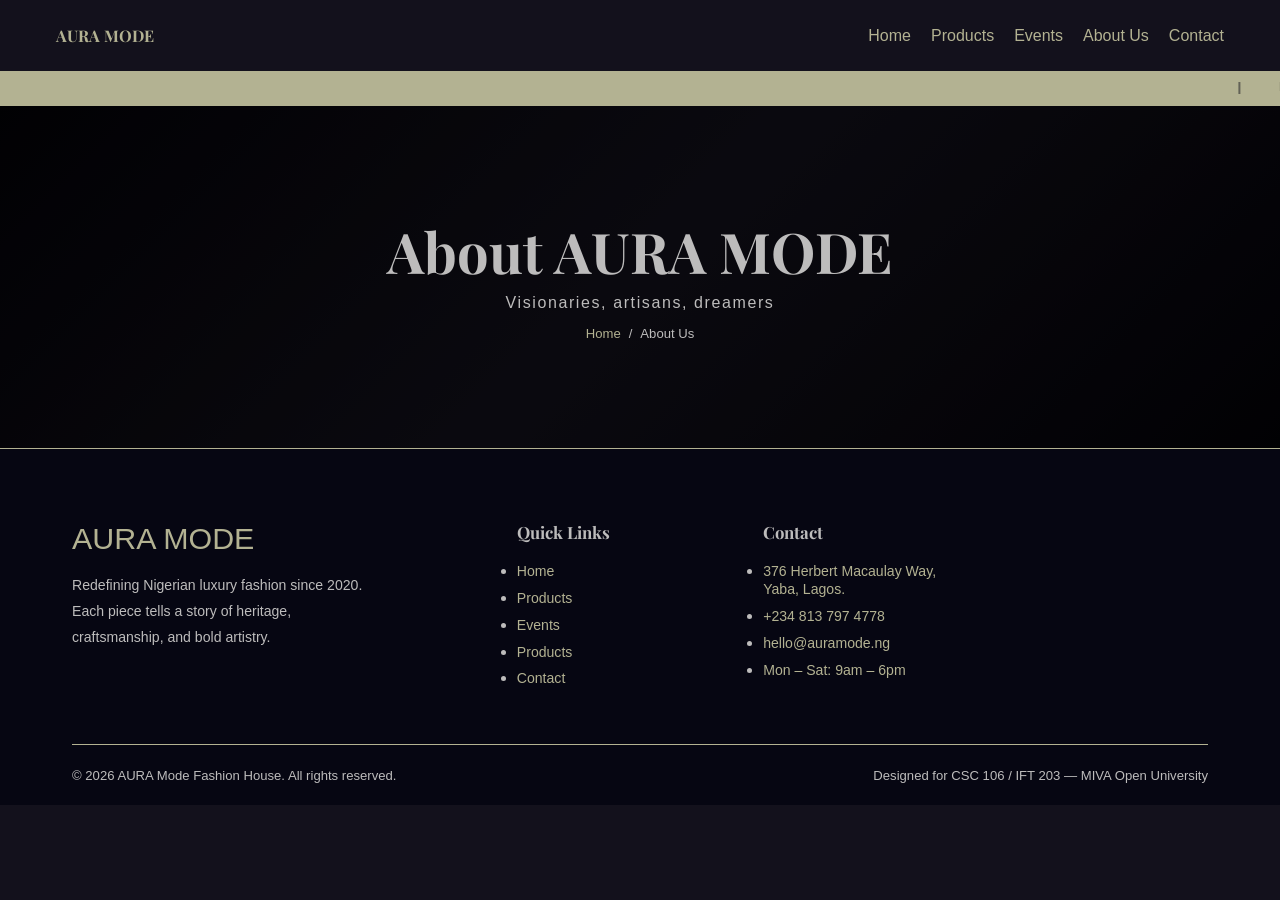
==== about.html @ 56673b7d "added layout for other pages" ====
<!DOCTYPE html>
<html lang="en">
<head>
    <meta charset="UTF-8">
    <meta name="viewport" content="width=device-width, initial-scale=1.0">
    <title>About Us</title>
    <link rel="stylesheet" href="css/style.css">
</head>
<body>
<section id="mainNav">
    <nav id="navbar">
        <a href="index.html" class="logo">AURA MODE</a>
        <div class="nav-links">
            <a href="index.html">Home</a>
            <a href="products.html">Products</a>
            <a href="events.html">Events</a>
            <a href="about.html">About Us</a>
            <a href="contact.html">Contact</a>
        </div>
    </nav>
    <div class="marquee-bar">
        <marquee scrollamount="5" behavior="scroll" direction="left"></marquee>
    </div>
</section>

<div class="page-hero">
    <div class="page-hero-bg"></div>
    <div class="page-hero-content">
        <h1>About AURA MODE</h1>
        <p>Visionaries, artisans, dreamers</p>
        <div class="breadcrumb">
            <a href="index.html">Home</a>
            <span>/</span>
            <span>About Us</span>
        </div>
    </div>
</div>

<footer>
    <div class="container">
        <div class="footer-grid">
            <div class="footer-brand">
                <a href="index.html" class="nav-logo">AURA MODE</a>
                <p>Redefining Nigerian luxury fashion since 2020. Each piece tells a story of heritage, craftsmanship, and bold artistry.</p>
            </div>
            <div class="footer-col">
                <h4>Quick Links</h4>
                <ul>
                    <li><a href="index.html">Home</a></li>
                    <li><a href="products.html">Products</a></li>
                    <li><a href="events.html">Events</a></li>
                    <li><a href="about.html">Products</a></li>
                    <li><a href="contact.html">Contact</a></li>
                </ul>
            </div>

            <div class="footer-col">
                <h4>Contact</h4>
                <ul>
                    <li><a href="#">376 Herbert Macaulay Way, Yaba, Lagos.</a></li>
                    <li><a href="tel:+2348137974778">+234 813 797 4778</a></li>
                    <li><a href="mailto:hello@elara.ng">hello@auramode.ng</a></li>
                    <li><a href="#">Mon – Sat: 9am – 6pm</a></li>
                </ul>
            </div>
        </div>
        <div class="footer-bottom">
            <p>© 2026 AURA Mode Fashion House. All rights reserved.</p>
            <p>Designed for CSC 106 / IFT 203 — MIVA Open University</p>
        </div>
    </div>
</footer>

<script src="src/index.js"></script>
</body>
</html>
---- css/style.css ----
@import url("https://fonts.googleapis.com/css2?family=Montserrat:wght@300&family=Playfair+Display:ital,wght@0,400;1,700&display=swap");

:root {
    --primary: #13111c;
    --primary-dark: #020106;
    --secondary: #b3b292;
    --success: #48df99;
    --warning: #fbad42;
    --danger: #fa594e;
    --light: #bdbcbc;
    --serif: 'Playfair Display', Georgia, serif;
    --sans:  'Lato', Arial, sans-serif;
}

*, *::before, *::after {
    box-sizing: border-box;
    margin: 0;
    padding: 0;
}
.container  {
    max-width: 1200px;
    margin: 0 auto;
    padding: 0 2rem;
}

.section    {
    padding: 5rem 0;
}

.section-label {
    display: block;
    font-size: .75rem;
    letter-spacing: .35em;
    text-transform: uppercase;
    color: var(--secondary);
    margin-bottom: .6rem;
}

.section-title {
    font-family: var(--serif);
    font-size: clamp(1.8rem, 4vw, 2.6rem);
    color: var(--light);
    margin-bottom: .5rem;
}

.divider {
    width: 50px; height: 3px;
    background: var(--secondary);
    margin: .75rem 0 2.5rem;
}

.divider-center {
    margin: .75rem auto 2.5rem;
}

.btn {
    display: inline-block;
    padding: .75rem 2rem;
    border: 1.5px solid var(--secondary);
    color: var(--secondary);
    font-size: .82rem;
    letter-spacing: .15em;
    text-transform: uppercase;
    cursor: pointer;
    background: transparent;
    border-radius: 15px;
    transition: all .3s ease-in-out;
}
.btn:hover, .btn:focus {
    background: var(--secondary);
    color: var(--primary);
}
.btn-fill {
    background: var(--secondary);
    color: var(--primary);
}
.btn-fill:hover {
    background: transparent;
    color: var(--secondary);
}
.btn-sm {
    padding: .55rem 1.3rem;
    font-size: .78rem;
}

body {
    font-family: var(--sans);
    min-height: 100vh;
    width: 100%;
    background-color: var(--primary);
    color: var(--light);
    font-size: 16px;
}

a {
    color: var(--secondary);
    text-decoration: none;
    transition: all ease-in-out 0.1s;
}

#mainNav {
    position: sticky;
    top: 0;
    width: 100%;
    left: 0;
    background-color: var(--primary);
    z-index: 10000;
}

#navbar {
    max-width: 1200px;
    margin: 0 auto;
    display: flex;
    align-items: center;
    justify-content: space-between;
    gap: 16px;
    padding: 25px 16px;
}

#navbar a.logo {
    text-decoration: none;
    color: var(--secondary);
    font-family: var(--serif);
    font-weight: bold;
}

#navbar a.logo:hover {
    opacity: 0.7;
    animation: all ease 2s;
}

.nav-links{
    display: flex;
    align-items: center;
    justify-content: flex-start;
    gap: 20px;
}

.nav-links a{
    text-decoration: none;
    color: var(--secondary);
}
.nav-links a:hover{
    opacity: 0.7;
    animation: all ease 2s;
}

.home-hero {
    min-height: 100vh;
    display: flex;
    align-items: center;
    justify-content: center;
    position: relative;
    text-align: center;
    overflow: hidden;
    padding: 20px;
    background-color: var(--primary-dark);
}

.home-hero .hero-title {
    font-family: var(--serif);
    font-size: clamp(3rem, 9vw, 7rem);
    font-weight: bold;
    color: var(--light);
    line-height: 1.05;
    margin-bottom: 1rem;
    animation: fadeInUp .9s ease .15s both;
}

.home-hero .hero-title em {
    display: block;
    color: var(--secondary);
    font-style: italic;
}

.home-hero .hero-tagline {
    font-size: 1.05rem; font-weight: 300;
    color: var(--light); letter-spacing: .05em;
    max-width: 480px; margin: 0 auto 2.5rem;
    animation: fadeInUp .9s ease .3s both;
}

.home-hero .hero-eyebrow {
    display: inline-block;
    border: 1px solid var(--secondary);
    color: var(--secondary);
    font-size: .75rem;
    letter-spacing: .35em;
    text-transform: uppercase;
    padding: .35rem 1.2rem;
    margin-bottom: 1.5rem;
    animation: fadeInDown .8s ease both;
}

.home-hero .hero-cta {
    display: flex; gap: 1rem; justify-content: center; flex-wrap: wrap;
    animation: fadeInUp .9s ease .45s both;
}

.home-hero .hero-cta  a{
    border: 1px solid var(--secondary);
    border-radius: 15px;
    padding: .5rem 1rem;
}

.home-hero .hero-cta  a:hover{
    opacity: 0.7;
}

.home-hero .hero-cta  a:first-child{
    background-color: var(--secondary);
    color: var(--primary);
}

section.products {
    background-color: var(--primary);
}

.products-grid {
    display: grid;
    grid-template-columns: repeat(auto-fill, minmax(270px,1fr));
    gap: 2rem;
}

.product-card {
    background: var(--primary-dark);
    border: 1px solid var(--primary-dark);
    border-radius: 10px;
    overflow: hidden;
    transition: all .3s ease-in-out;
    cursor: pointer;
    position: relative;
}

.product-tag {
    position: absolute;
    top: 4px;
    left: 4px;
    background-color: var(--secondary);
    color: var(--primary);
    padding: 4px 10px;
    z-index: 500;
    font-size: .7rem;
    font-weight: 800;
    text-transform: uppercase;
    border-radius: 10px;
}

.product-card:hover {
    transform: translateY(-7px);
    box-shadow: 0 20px 50px rgba(201,168,76,.12);
    border-color: rgba(201,168,76,.6);
}
.product-card.hidden {
    display: none;
}

.product-image-card {
    width: 100%; height: 270px;
    display: flex; align-items: center; justify-content: center;
    font-size: 4rem; position: relative;
    transition: transform .6s ease;
}

.product-card:hover .product-image-card {
    transform: scale(1.04);
}

.product-badge {
    position: absolute; top: .9rem; left: .9rem;
    background: var(--secondary); color: var(--primary);
    font-size: .65rem; font-weight: 700;
    letter-spacing: .1em; text-transform: uppercase;
    padding: .2rem .55rem; border-radius: 2px;
}

.product-body {
    padding: 1.2rem;
}

.product-cat {
    font-size: .72rem;
    letter-spacing: .15em;
    text-transform: uppercase;
    color: var(--secondary);
    margin-bottom: .3rem;
}

.product-name {
    font-family: var(--serif);
    font-size: 1.05rem;
    color: var(--light);
    margin-bottom: .4rem;
}

.product-price {
    font-weight: 700;
    color: var(--secondary);
    font-size: .95rem;
}

.product-foot {
    display: flex; gap: .5rem;
    padding: 0 1.2rem 1.2rem;
}

.product-foot .btn {
    flex: 1;
    text-align: center;
}

.about-us section.section {
    background-color: var(--primary-dark);
    border-top: 1px solid var(--secondary);
    border-bottom: 1px solid var(--secondary);
}
.about-us .reveal:first-child {
    height:340px;
    background: linear-gradient(145deg,#2d0a4e,#1a0530);
    border-radius: 4px;
    display:flex;
    align-items:center;
    justify-content:center;
    font-size:8rem;
    border:1px solid var(--primary);
    overflow: hidden;
}
.about-us .section-title em {
    color: var(--secondary);
}

.about-us p {
    color: var(--light);
    line-height: 1.9;
    margin-bottom: 1rem;
}

.about-us span {
    color: var(--secondary);
}

.appointment {
    background:var(--secondary);
    padding:4rem 0;
    text-align:center;
}

.appointment h2 {
    font-family: var(--serif);
    font-size: clamp(1.6rem,4vw,2.4rem);
    color: var(--primary);
    margin-bottom: .75rem;
}
.appointment p {
    color:rgba(10,10,22,.75);
    margin-bottom:2rem;
    font-size:1.05rem;
}

/*Footer styles*/
footer {
    background: #060612;
    border-top: 1px solid var(--secondary);
    padding: 4.5rem 0 0;
}

.footer-grid {
    display: grid;
    grid-template-columns: 2fr 1fr 1fr 1fr;
    gap: 3rem;
    margin-bottom: 3rem;
}

.footer-brand .nav-logo {
    font-size: 1.9rem;
    display: inline-block;
    margin-bottom: 1rem;
}

.footer-brand p {
    color: var(--light);
    font-size: .88rem;
    line-height: 1.85;
    max-width: 300px;
    margin-bottom: 1.5rem;
}


.footer-col h4 {
    font-family: var(--serif);
    color: var(--light);
    margin-bottom: 1.2rem;
    font-size: 1.05rem;
}

.footer-col li {
    margin-bottom: .55rem;
}

.footer-col a {
    color: var(--secondary);
    font-size: .88rem;
    transition: all .3s ease-in-out;
}

.footer-col a:hover {
    color: var(--secondary);
    padding-left: 4px;
}

.footer-bottom {
    border-top: 1px solid var(--secondary);
    padding: 1.4rem 0;
    display: flex;
    justify-content: space-between;
    align-items: center;
    flex-wrap: wrap;
    gap: 1rem;
}

.footer-bottom p {
    color: var(--light);
    font-size: .82rem;
}

.marquee-bar {
    background: var(--secondary);
    padding: .5rem 0;
    overflow: hidden;
    position: relative;
    z-index: 1001;
}
.marquee-bar marquee {
    color: var(--primary);
    font-weight: 700;
    font-size: .82rem;
    letter-spacing: .1em;
    text-transform: uppercase;
}
.marquee-bar marquee .sep {
    margin: 0 2rem;
    opacity: .6;
}

.page-hero {
    height: 38vh;
    min-height: 260px;
    display: flex;
    align-items: center;
    justify-content: center;
    position: relative;
    text-align: center;
}

.page-hero-bg {
    position: absolute;
    inset: 0;
    background: linear-gradient(135deg, #020106 0%, #13111c 50%, #020106 100%);
    z-index: 0;
}

.page-hero-bg::after {
    content: '';
    position: absolute;
    inset: 0;
    background: rgba(0,0,0,.45);
}

.page-hero-content {
    position: relative;
    z-index: 1;
}

.page-hero-content h1 {
    font-family: var(--serif);
    font-size: clamp(2rem, 5vw, 3.5rem);
    color: var(--light);
}

.page-hero-content p {
    color: var(--light);
    margin-top: .4rem;
    letter-spacing: .1em;
}

.breadcrumb {
    display: flex;
    gap: .5rem;
    justify-content: center;
    margin-top: .9rem;
    font-size: .82rem;
    color: var(--light);
}

.breadcrumb a {
    color: var(--secondary);
}

@media (max-width: 1024px) {
    .footer-grid         { grid-template-columns: 1fr 1fr; }
    .about-story         { grid-template-columns: 1fr; }
    .about-story-visual  { height: 280px; order: -1; }
}

@media (max-width: 768px) {
    .nav-links {
        display: none; position: absolute;
        top: 100%; left: 0; right: 0;
        background: var(--primary);
        flex-direction: column;
        padding: 1.5rem 2rem; gap: 1.2rem;
        border-bottom: 1px solid var(--secondary);
    }
    .nav-links.open { display: flex; }
    .nav-toggle { display: flex; align-items: center; }

    .stats-grid   { grid-template-columns: repeat(2,1fr); }
    .values-row   { grid-template-columns: 1fr; }
    .contact-grid { grid-template-columns: 1fr; }
    .form-row     { grid-template-columns: 1fr; }
    .time-slots   { grid-template-columns: repeat(3,1fr); }
    .section      { padding: 3rem 0; }
}

@media (max-width: 480px) {
    .hero-title { font-size: 2.6rem; }
    .footer-grid { grid-template-columns: 1fr; }
    .footer-bottom { flex-direction: column; text-align: center; }
    .time-slots { grid-template-columns: repeat(2,1fr); }
}
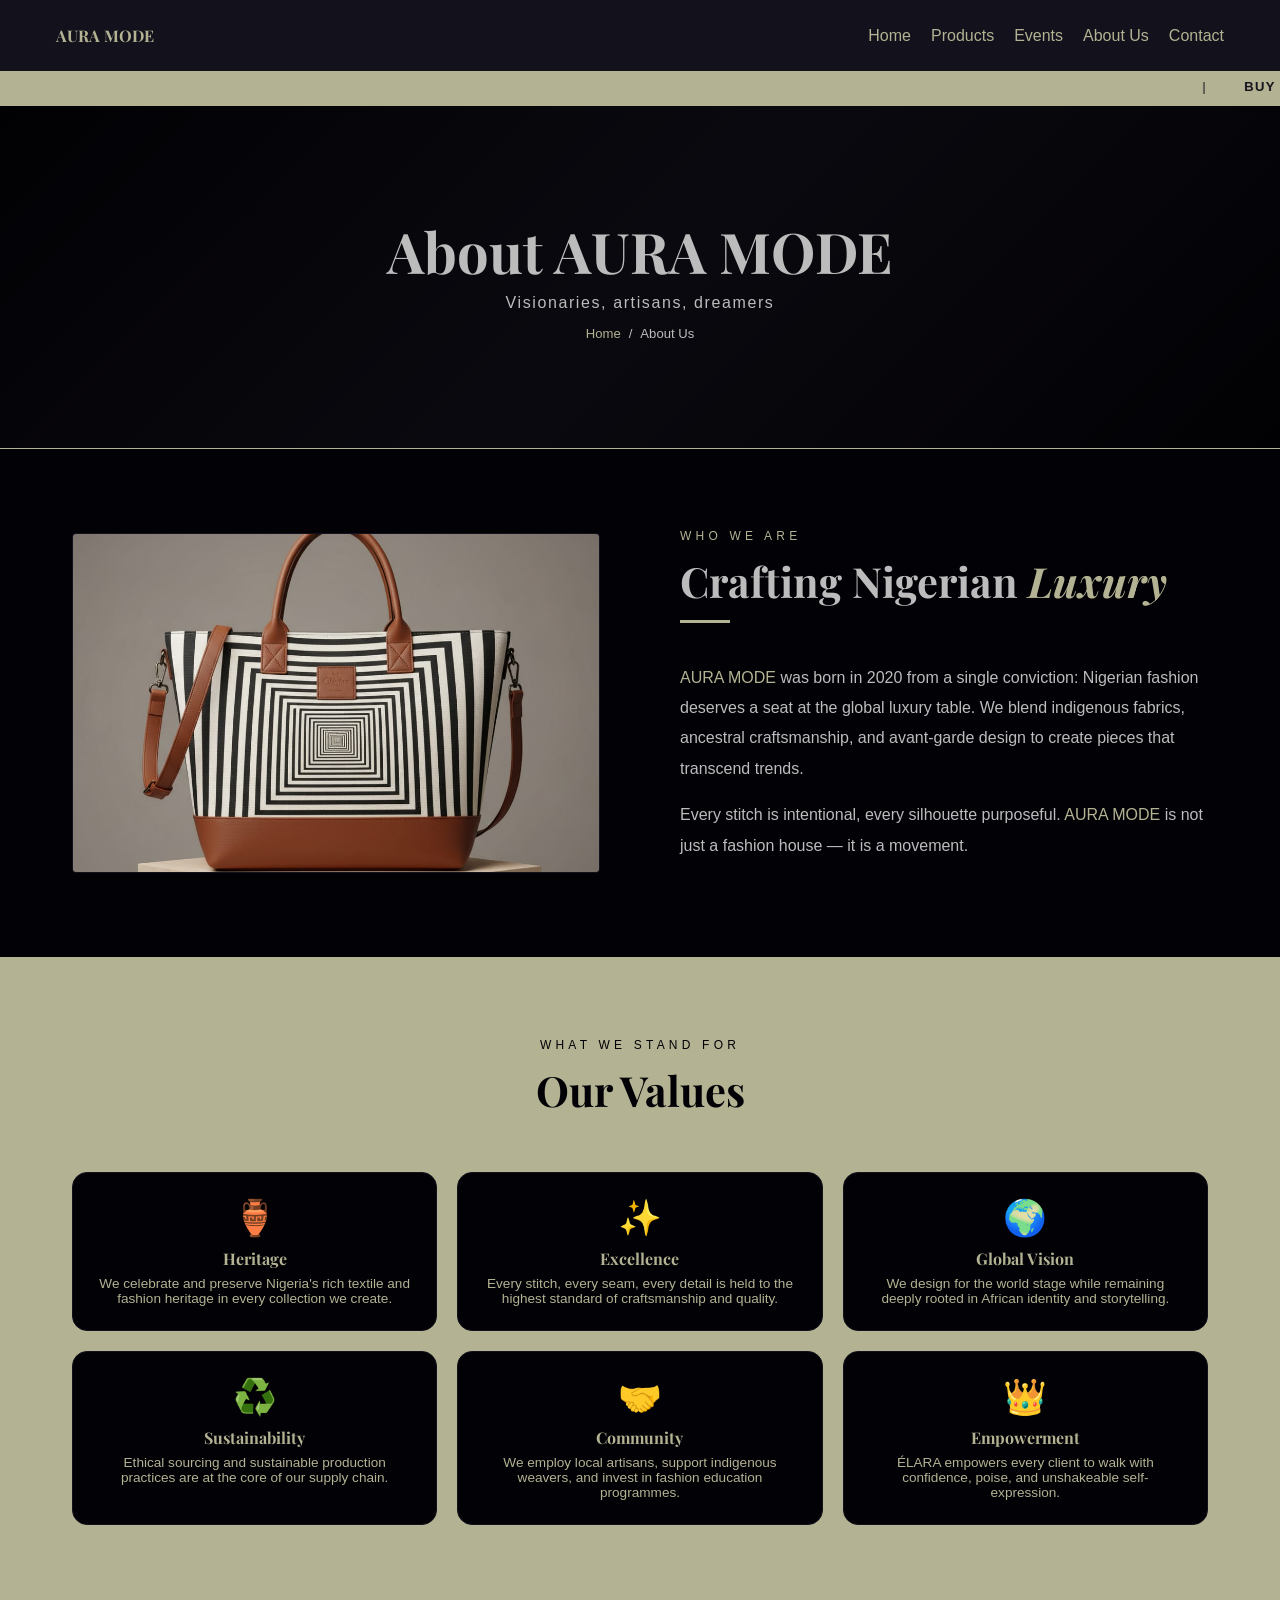
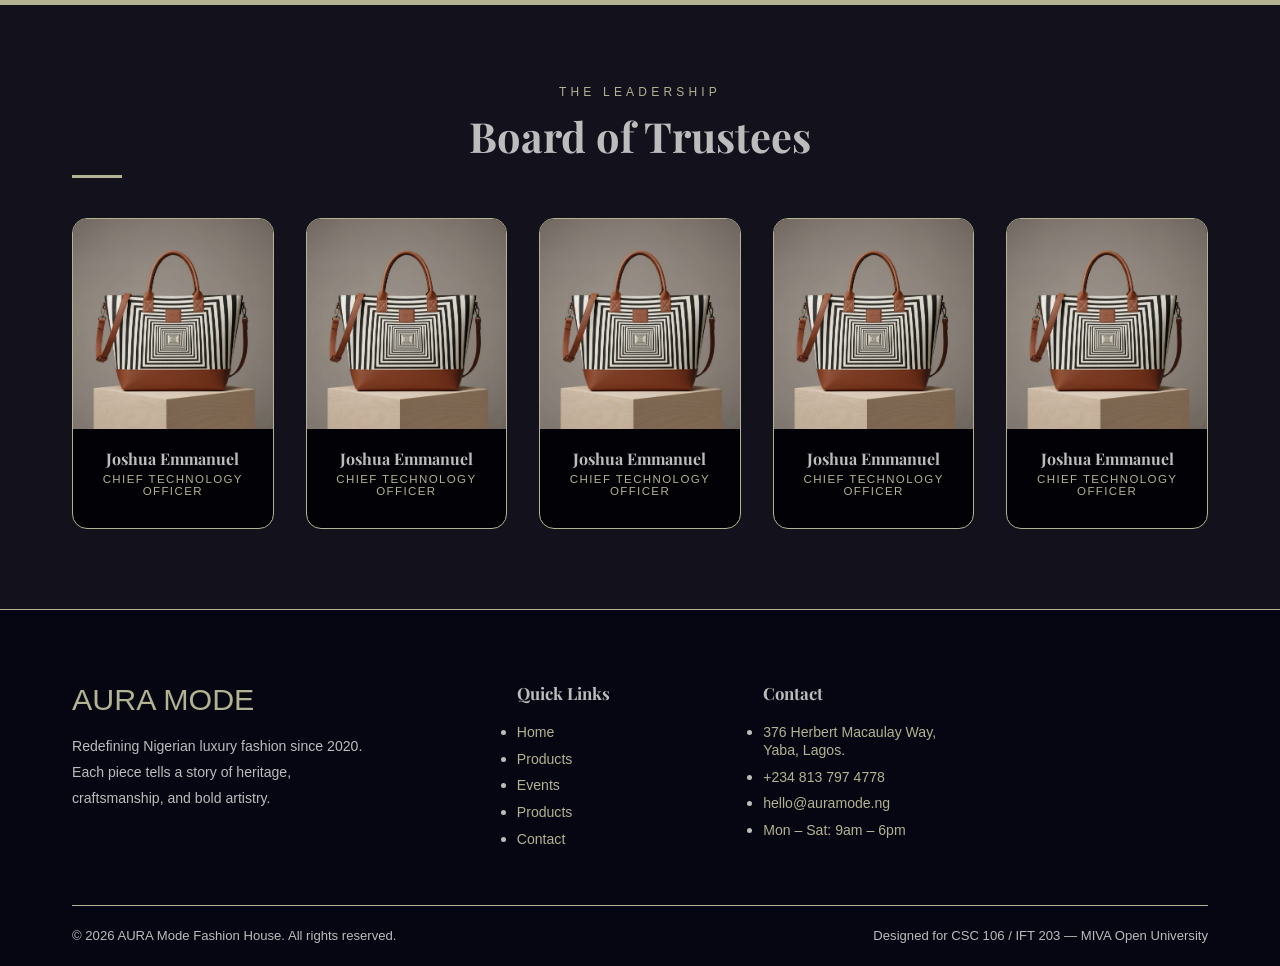
==== commit 2f1eea78: "added about page" ====
--- a/about.html
+++ b/about.html
@@ -7,70 +7,139 @@
     <link rel="stylesheet" href="css/style.css">
 </head>
 <body>
-<section id="mainNav">
-    <nav id="navbar">
-        <a href="index.html" class="logo">AURA MODE</a>
-        <div class="nav-links">
-            <a href="index.html">Home</a>
-            <a href="products.html">Products</a>
-            <a href="events.html">Events</a>
-            <a href="about.html">About Us</a>
-            <a href="contact.html">Contact</a>
+    <section id="mainNav">
+        <nav id="navbar">
+            <a href="index.html" class="logo">AURA MODE</a>
+            <div class="nav-links">
+                <a href="index.html">Home</a>
+                <a href="products.html">Products</a>
+                <a href="events.html">Events</a>
+                <a href="about.html">About Us</a>
+                <a href="contact.html">Contact</a>
+            </div>
+        </nav>
+        <div class="marquee-bar">
+            <marquee scrollamount="5" behavior="scroll" direction="left"></marquee>
         </div>
-    </nav>
-    <div class="marquee-bar">
-        <marquee scrollamount="5" behavior="scroll" direction="left"></marquee>
-    </div>
-</section>
+    </section>
 
-<div class="page-hero">
-    <div class="page-hero-bg"></div>
-    <div class="page-hero-content">
-        <h1>About AURA MODE</h1>
-        <p>Visionaries, artisans, dreamers</p>
-        <div class="breadcrumb">
-            <a href="index.html">Home</a>
-            <span>/</span>
-            <span>About Us</span>
+    <div class="page-hero">
+        <div class="page-hero-bg"></div>
+        <div class="page-hero-content">
+            <h1>About AURA MODE</h1>
+            <p>Visionaries, artisans, dreamers</p>
+            <div class="breadcrumb">
+                <a href="index.html">Home</a>
+                <span>/</span>
+                <span>About Us</span>
+            </div>
         </div>
     </div>
-</div>
 
-<footer>
-    <div class="container">
-        <div class="footer-grid">
-            <div class="footer-brand">
-                <a href="index.html" class="nav-logo">AURA MODE</a>
-                <p>Redefining Nigerian luxury fashion since 2020. Each piece tells a story of heritage, craftsmanship, and bold artistry.</p>
+    <section class="about-us">
+        <section class="section">
+            <div class="container">
+                <div style="display:grid;grid-template-columns:1fr 1fr;gap:5rem;align-items:center">
+                    <div class="reveal">
+                        <img src="assets/images/products/female-bag.jpg" alt="About Us" width="100%" />
+                    </div>
+                    <div class="reveal">
+                        <span class="section-label">Who We Are</span>
+                        <h2 class="section-title">Crafting Nigerian <em>Luxury</em></h2>
+                        <div class="divider"></div>
+                        <p><span>AURA MODE</span> was born in 2020 from a single conviction: Nigerian fashion deserves a seat at the global luxury table. We blend indigenous fabrics, ancestral craftsmanship, and avant-garde design to create pieces that transcend trends.</p>
+                        <p>Every stitch is intentional, every silhouette purposeful. <span>AURA MODE</span> is not just a fashion house — it is a movement.</p>
+                    </div>
+                </div>
             </div>
-            <div class="footer-col">
-                <h4>Quick Links</h4>
-                <ul>
-                    <li><a href="index.html">Home</a></li>
-                    <li><a href="products.html">Products</a></li>
-                    <li><a href="events.html">Events</a></li>
-                    <li><a href="about.html">Products</a></li>
-                    <li><a href="contact.html">Contact</a></li>
-                </ul>
-            </div>
+        </section>
+    </section>
 
-            <div class="footer-col">
-                <h4>Contact</h4>
-                <ul>
-                    <li><a href="#">376 Herbert Macaulay Way, Yaba, Lagos.</a></li>
-                    <li><a href="tel:+2348137974778">+234 813 797 4778</a></li>
-                    <li><a href="mailto:hello@elara.ng">hello@auramode.ng</a></li>
-                    <li><a href="#">Mon – Sat: 9am – 6pm</a></li>
-                </ul>
+    <section class="section" id="values">
+        <div class="container">
+            <span class="section-label text-center">What We Stand For</span>
+            <h2 class="section-title text-center">Our Values</h2>
+            <div class="divider"></div>
+            <div class="values-row">
+                <div class="value-card reveal">
+                    <div class="value-icon">🏺</div>
+                    <h4>Heritage</h4>
+                    <p>We celebrate and preserve Nigeria's rich textile and fashion heritage in every collection we create.</p>
+                </div>
+                <div class="value-card reveal">
+                    <div class="value-icon">✨</div>
+                    <h4>Excellence</h4>
+                    <p>Every stitch, every seam, every detail is held to the highest standard of craftsmanship and quality.</p>
+                </div>
+                <div class="value-card reveal">
+                    <div class="value-icon">🌍</div>
+                    <h4>Global Vision</h4>
+                    <p>We design for the world stage while remaining deeply rooted in African identity and storytelling.</p>
+                </div>
+                <div class="value-card reveal">
+                    <div class="value-icon">♻️</div>
+                    <h4>Sustainability</h4>
+                    <p>Ethical sourcing and sustainable production practices are at the core of our supply chain.</p>
+                </div>
+                <div class="value-card reveal">
+                    <div class="value-icon">🤝</div>
+                    <h4>Community</h4>
+                    <p>We employ local artisans, support indigenous weavers, and invest in fashion education programmes.</p>
+                </div>
+                <div class="value-card reveal">
+                    <div class="value-icon">👑</div>
+                    <h4>Empowerment</h4>
+                    <p>ÉLARA empowers every client to walk with confidence, poise, and unshakeable self-expression.</p>
+                </div>
             </div>
         </div>
-        <div class="footer-bottom">
-            <p>© 2026 AURA Mode Fashion House. All rights reserved.</p>
-            <p>Designed for CSC 106 / IFT 203 — MIVA Open University</p>
+    </section>
+
+    <section class="section" id="trustees">
+        <div class="container">
+            <span class="section-label text-center">The Leadership</span>
+            <h2 class="section-title text-center">Board of Trustees</h2>
+            <div class="divider"></div>
+
+            <div class="trustees-grid"></div>
         </div>
-    </div>
-</footer>
+    </section>
 
-<script src="src/index.js"></script>
+    <footer>
+        <div class="container">
+            <div class="footer-grid">
+                <div class="footer-brand">
+                    <a href="index.html" class="nav-logo">AURA MODE</a>
+                    <p>Redefining Nigerian luxury fashion since 2020. Each piece tells a story of heritage, craftsmanship, and bold artistry.</p>
+                </div>
+                <div class="footer-col">
+                    <h4>Quick Links</h4>
+                    <ul>
+                        <li><a href="index.html">Home</a></li>
+                        <li><a href="products.html">Products</a></li>
+                        <li><a href="events.html">Events</a></li>
+                        <li><a href="about.html">Products</a></li>
+                        <li><a href="contact.html">Contact</a></li>
+                    </ul>
+                </div>
+
+                <div class="footer-col">
+                    <h4>Contact</h4>
+                    <ul>
+                        <li><a href="#">376 Herbert Macaulay Way, Yaba, Lagos.</a></li>
+                        <li><a href="tel:+2348137974778">+234 813 797 4778</a></li>
+                        <li><a href="mailto:hello@elara.ng">hello@auramode.ng</a></li>
+                        <li><a href="#">Mon – Sat: 9am – 6pm</a></li>
+                    </ul>
+                </div>
+            </div>
+            <div class="footer-bottom">
+                <p>© 2026 AURA Mode Fashion House. All rights reserved.</p>
+                <p>Designed for CSC 106 / IFT 203 — MIVA Open University</p>
+            </div>
+        </div>
+    </footer>
+
+    <script src="src/index.js"></script>
 </body>
 </html>
--- a/css/style.css
+++ b/css/style.css
@@ -50,7 +50,9 @@
 }
 
 .divider-center {
-    margin: .75rem auto 2.5rem;
+    width: 50px; height: 3px;
+    background: var(--secondary);
+    margin: .75rem auto;
 }
 
 .btn {
@@ -81,6 +83,10 @@
 .btn-sm {
     padding: .55rem 1.3rem;
     font-size: .78rem;
+}
+
+.text-center {
+    text-align: center;
 }
 
 body {
@@ -496,6 +502,102 @@
     color: var(--secondary);
 }
 
+/*Board of Trustees*/
+.trustees-grid {
+    display: grid;
+    grid-template-columns: repeat(auto-fill, minmax(200px, 1fr));
+    gap: 2rem;
+}
+
+.trustee-card {
+    background: var(--primary-dark); border: 1px solid var(--secondary);
+    border-radius: 15px; overflow: hidden;
+    text-align: center; transition: all ease-in-out 0.2s;
+}
+
+.trustee-card:hover {
+    border-color: var(--secondary);
+    transform: translateY(-7px);
+    box-shadow: 0 16px 40px rgba(201,168,76,.14);
+}
+
+.trustee-photo {
+    width: 100%;
+    height: 210px;
+    display: flex;
+    align-items: center;
+    justify-content: center;
+    font-size: 5.5rem;
+    transition: transform .55s ease;
+    background:linear-gradient(160deg,#2d0a4e,#7b1fa2);
+}
+
+.trustee-card:hover .trustee-photo {
+    transform: scale(1.06);
+}
+
+.trustee-info {
+    padding: 1.2rem;
+}
+
+.trustee-name {
+    font-family: var(--serif);
+    font-size: 1rem; color: var(--light);
+    margin-bottom: .25rem;
+}
+
+.trustee-role {
+    font-size: .72rem;
+    letter-spacing: .12em;
+    text-transform: uppercase;
+    color: var(--secondary);
+    margin-bottom: .7rem;
+}
+
+.values-row {
+    display: grid;
+    grid-template-columns: repeat(3,1fr);
+    gap: 1.25rem;
+    margin-top: 2rem;
+}
+
+.value-card {
+    background: var(--primary-dark); border: 1px solid var(--primary);
+    padding: 1.5rem; border-radius: 15px; text-align: center;
+    transition: all ease-in-out 0.2s;
+}
+
+.value-card:hover {
+    border-color: var(--secondary);
+    transform: translateY(-4px);
+}
+
+.value-icon {
+    font-size: 2.2rem;
+    margin-bottom: .6rem;
+}
+
+.value-card h4 {
+    font-family: var(--serif);
+    color: var(--secondary);
+    margin-bottom: .4rem;
+    font-size: 1rem;
+}
+
+.value-card p {
+    font-size: .85rem;
+    color: var(--secondary);
+}
+
+#values  {
+    background-color: var(--secondary);
+}
+
+#values .container .section-label,
+#values .container .section-title {
+    color: var(--primary-dark);
+}
+
 @media (max-width: 1024px) {
     .footer-grid         { grid-template-columns: 1fr 1fr; }
     .about-story         { grid-template-columns: 1fr; }
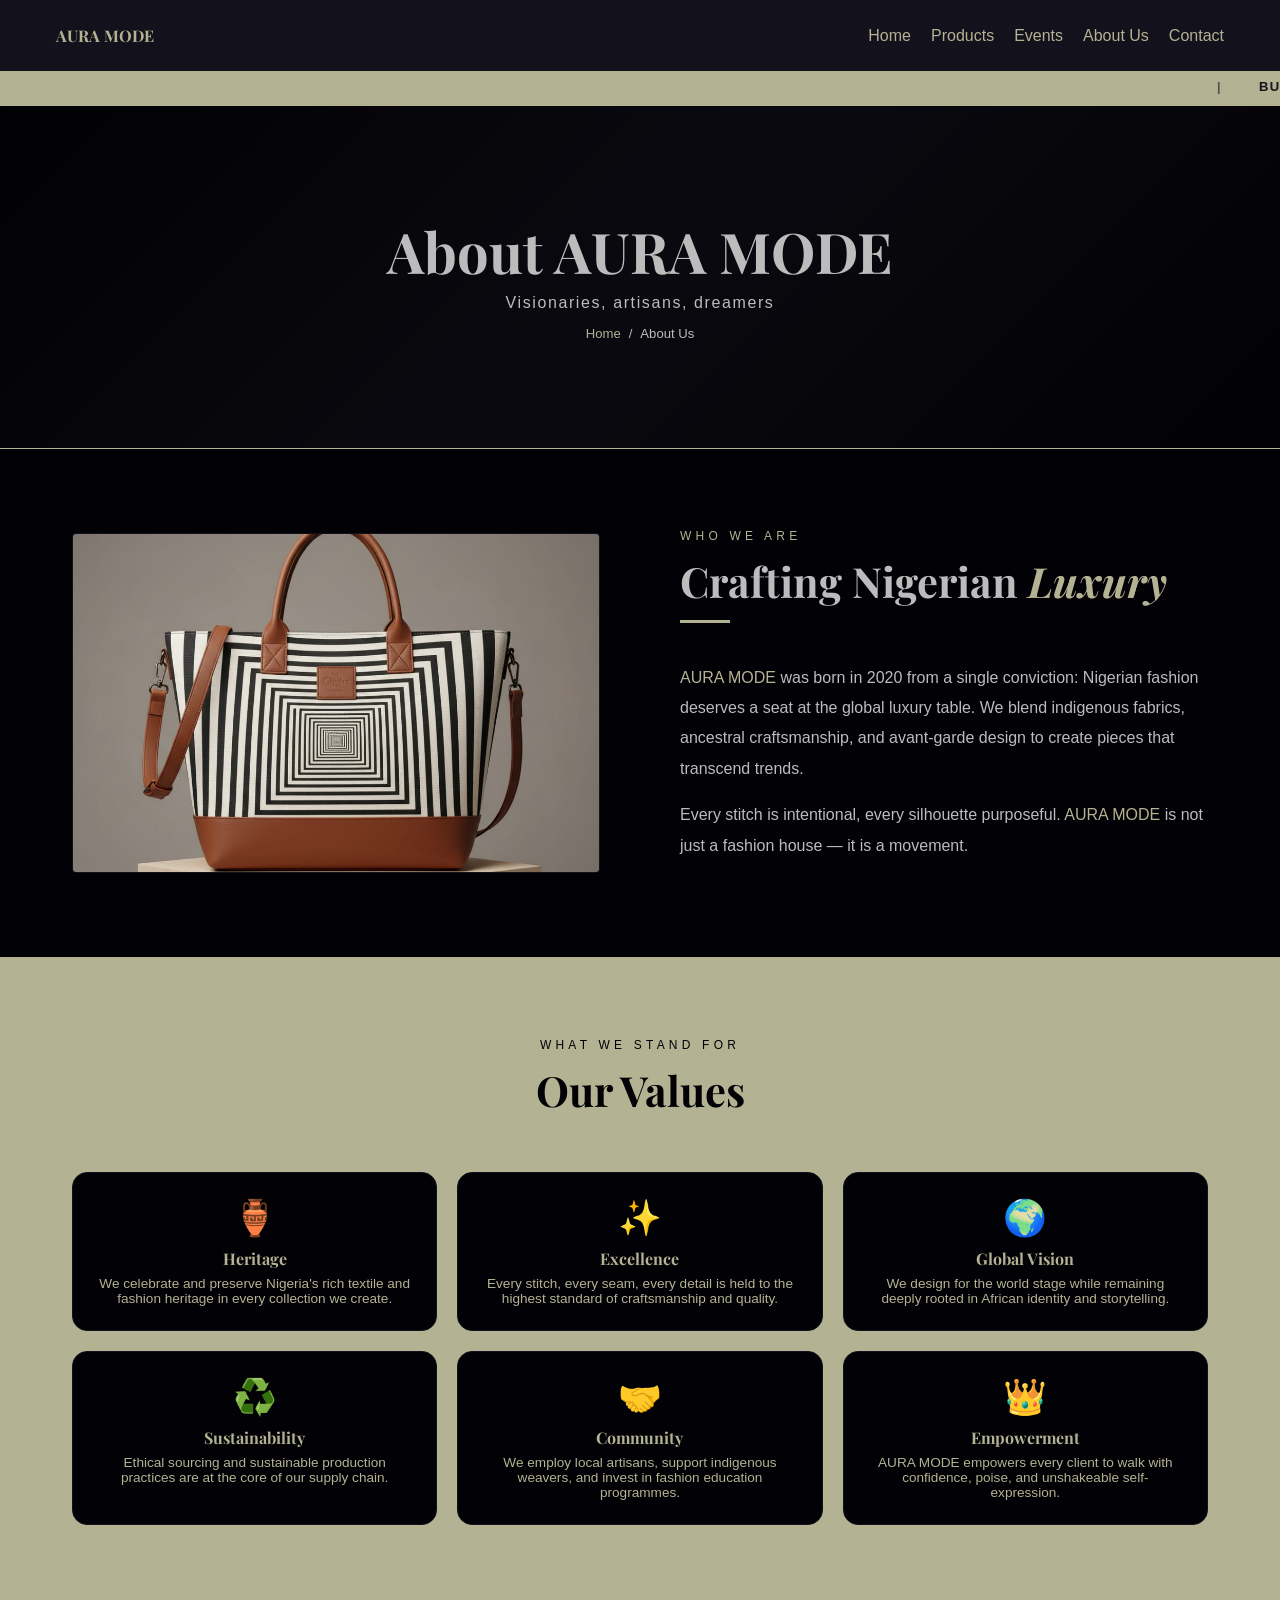
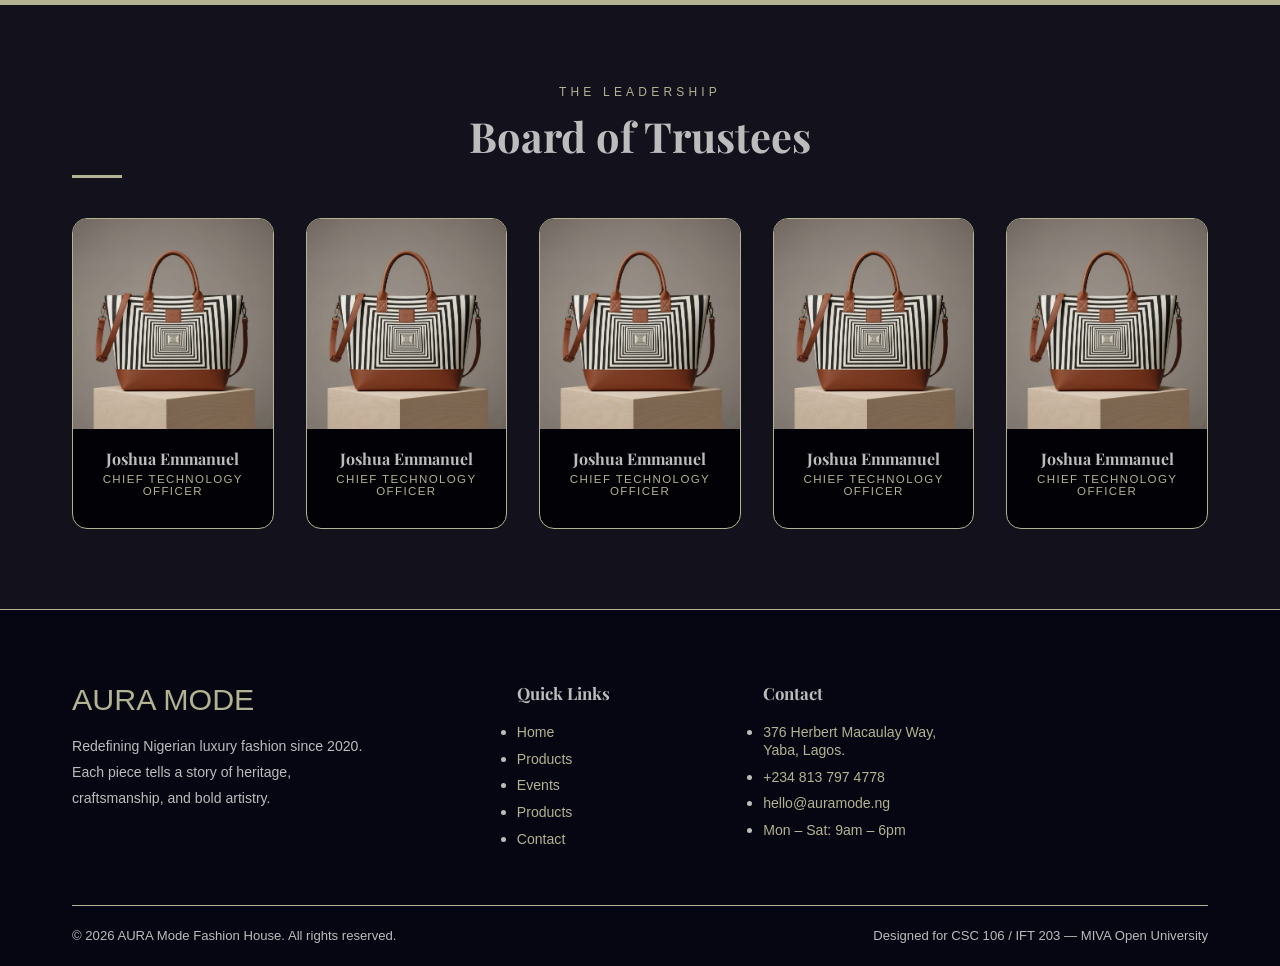
==== commit 1580189f: "fixed app name on about.html" ====
--- a/about.html
+++ b/about.html
@@ -89,7 +89,7 @@
                 <div class="value-card reveal">
                     <div class="value-icon">👑</div>
                     <h4>Empowerment</h4>
-                    <p>ÉLARA empowers every client to walk with confidence, poise, and unshakeable self-expression.</p>
+                    <p>AURA MODE empowers every client to walk with confidence, poise, and unshakeable self-expression.</p>
                 </div>
             </div>
         </div>
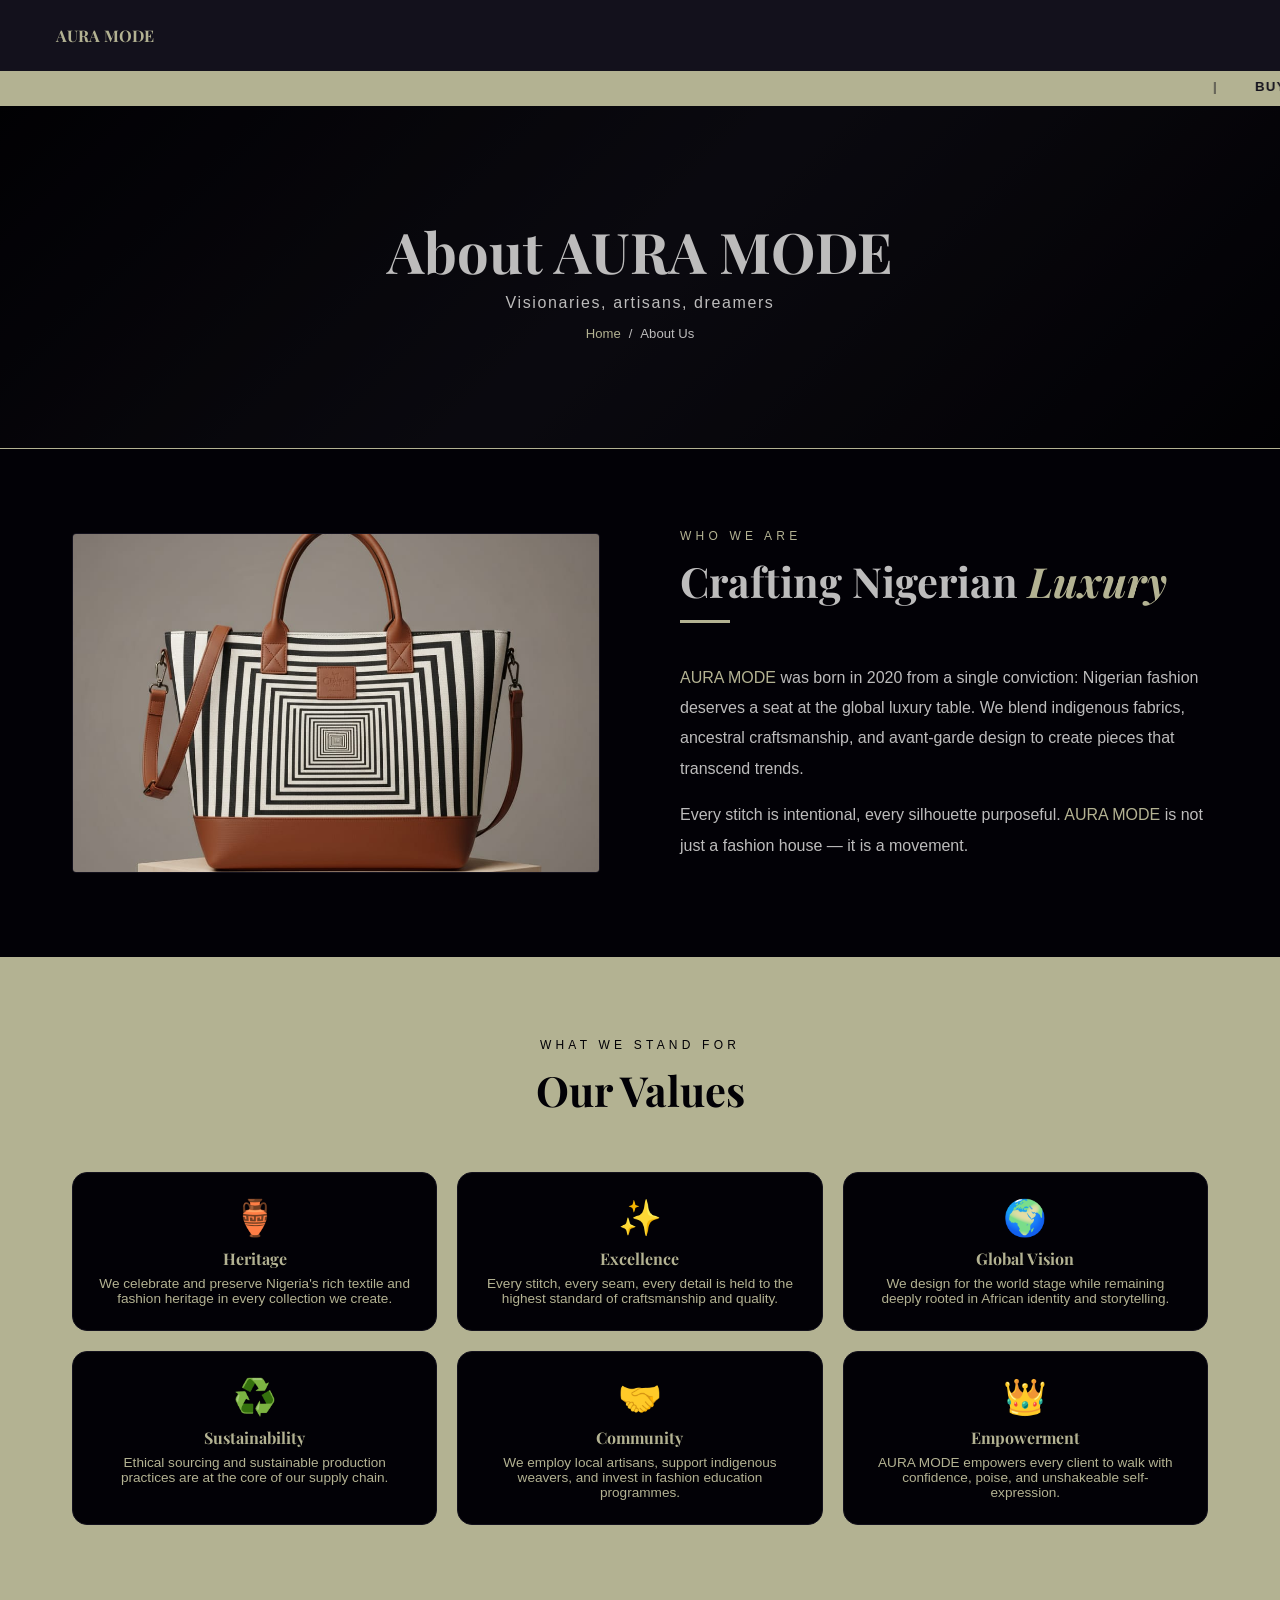
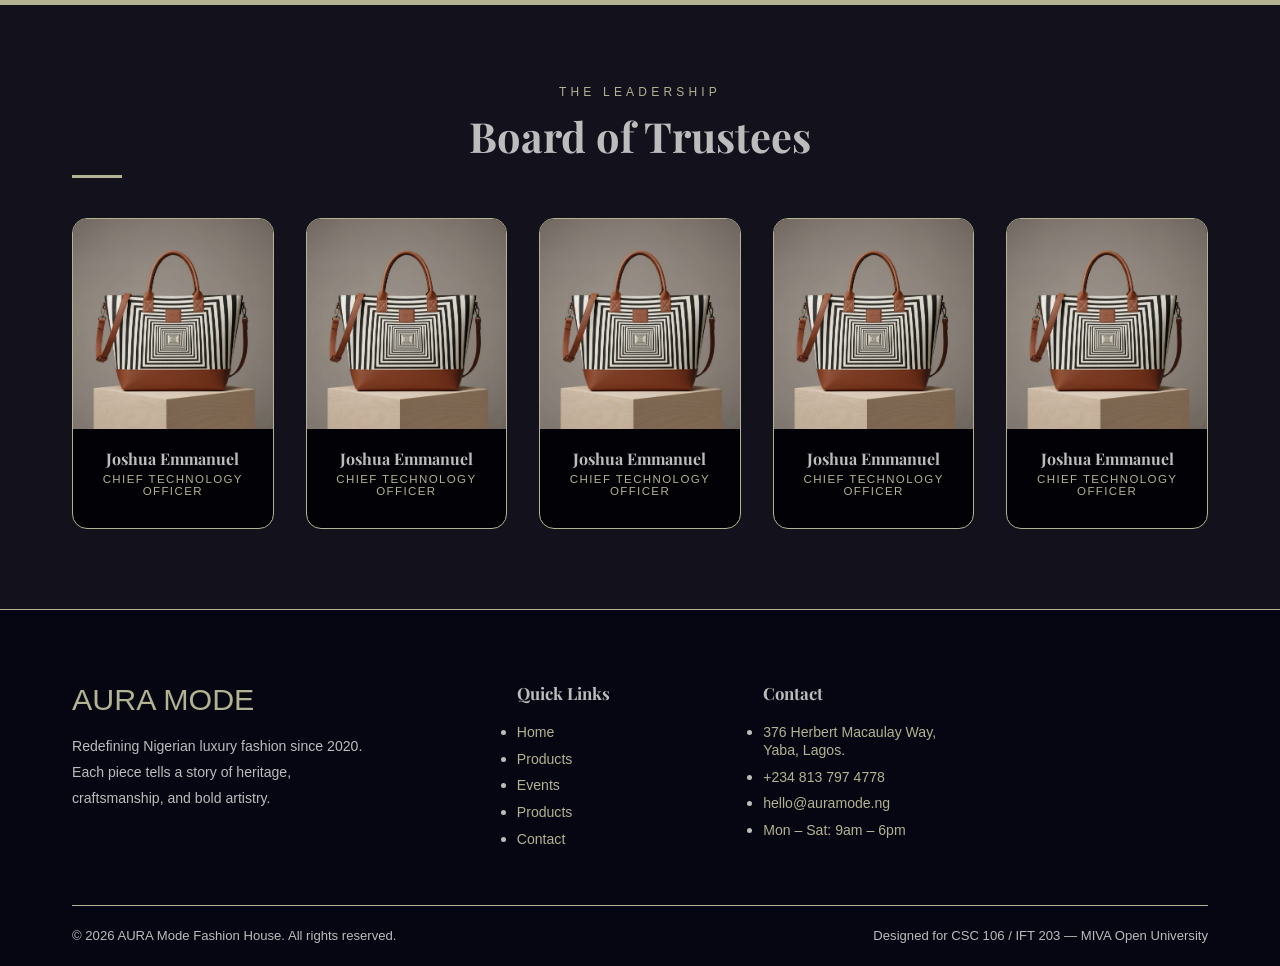
==== commit 3f5905e0: "responsive mobile menu" ====
--- a/about.html
+++ b/about.html
@@ -17,6 +17,7 @@
                 <a href="about.html">About Us</a>
                 <a href="contact.html">Contact</a>
             </div>
+            <button class="nav-toggle" aria-label="Toggle menu">☰</button>
         </nav>
         <div class="marquee-bar">
             <marquee scrollamount="5" behavior="scroll" direction="left"></marquee>
--- a/css/style.css
+++ b/css/style.css
@@ -144,12 +144,28 @@
 
 .nav-links a{
     text-decoration: none;
-    color: var(--secondary);
-}
+    color: var(--light);
+}
+
 .nav-links a:hover{
     opacity: 0.7;
     animation: all ease 2s;
 }
+
+.nav-toggle {
+    display: none;
+    color: var(--secondary);
+    font-size: 1.5rem;
+    width: 30px;
+    height: 30px;
+}
+
+.nav-toggle:hover {
+    cursor: pointer;
+    opacity: .6;
+    transition: all .3s ease-in-out;
+}
+
 
 .home-hero {
     min-height: 100vh;
@@ -598,6 +614,199 @@
     color: var(--primary-dark);
 }
 
+/*contact page*/
+.contact-grid {
+    display: grid;
+    grid-template-columns: 1fr 1.7fr;
+    gap: 4.5rem;
+}
+
+.contact-grid .reveal h3 {
+    font-family: var(--serif);
+    font-size: 1.5rem;
+    color: var(--light);
+    margin-bottom: 1rem;
+}
+
+.contact-grid .reveal p {
+    color:var(--secondary);
+    font-size:.9rem;
+    margin-bottom: 2rem;
+}
+
+.contact-info-title {
+    font-family:var(--serif);
+    font-size:1.5rem;
+    color: var(--light);
+    margin-bottom:1.5rem;
+}
+
+.contact-detail {
+    display: flex;
+    align-items: flex-start;
+    gap: 1rem;
+    margin-bottom: 1.5rem;
+}
+
+.contact-icon {
+    width: 42px;
+    height: 42px;
+    flex-shrink: 0;
+    background: rgba(201,168,76,.08);
+    border: 1px solid var(--secondary);
+    border-radius: 50%;
+    display: flex;
+    align-items: center;
+    justify-content: center;
+    font-size: 1rem;
+}
+
+.contact-detail strong {
+    display: block;
+    color: var(--light);
+    font-size: .9rem;
+    margin-bottom: .2rem;
+}
+
+.contact-detail span {
+    color: var(--light);
+    font-size: .88rem;
+}
+
+/* Form */
+.form-row {
+    display: grid;
+    grid-template-columns: 1fr 1fr;
+    gap: 1rem;
+}
+
+.form-group {
+    margin-bottom: 1.4rem;
+}
+
+.form-label {
+    display: block;
+    font-size: .78rem;
+    letter-spacing: .12em;
+    text-transform: uppercase;
+    color: var(--light);
+    margin-bottom: .45rem;
+}
+
+.form-control {
+    width: 100%;
+    background: inherit;
+    border: 1px solid var(--secondary);
+    color: var(--light);
+    padding: .78rem 1rem;
+    font-family: var(--sans);
+    font-size: .95rem;
+    border-radius: 15px;
+    outline: none; transition: all ease-in-out 0.2s;
+}
+
+.form-control:focus {
+    border-color: var(--secondary);
+    background: rgba(201,168,76,.04);
+}
+
+.form-control::placeholder {
+    color: rgba(232,213,183,.35);
+}
+
+.form-control.error {
+    border-color: var(--danger);
+}
+
+textarea.form-control {
+    min-height: 115px;
+    resize: vertical;
+}
+
+select.form-control option {
+    background: var(--primary);
+}
+
+.field-error {
+    font-size: .78rem;
+    color: var(--danger) !important;
+    margin-top: .25rem;
+    display: none;
+}
+
+.field-error.show {
+    display: block;
+}
+
+.requiredField {
+    color: var(--danger);
+}
+
+.char-count {
+    text-align: right;
+    font-size: .78rem;
+    color: var(--secondary);
+    margin-top: .25rem;
+}
+
+.time-slots {
+    display: grid;
+    grid-template-columns: repeat(4,1fr);
+    gap: .45rem;
+    margin-top: .5rem;
+}
+
+.time-slot {
+    padding: .5rem;
+    border: 1px solid var(--secondary);
+    background: transparent;
+    color: var(--light);
+    font-size: .78rem;
+    cursor: pointer;
+    border-radius: 15px;
+    text-align: center;
+    transition: all ease-in-out 0.2s;
+}
+.time-slot:hover {
+    border-color: var(--secondary);
+    color: var(--secondary);
+}
+
+.time-slot.picked {
+    background: var(--secondary);
+    color: var(--primary);
+    border-color: var(--secondary);
+}
+
+.time-slot.busy {
+    opacity: .3;
+    cursor: not-allowed;
+    pointer-events: none;
+}
+
+.form-submit .btn {
+    width: 100%;
+    justify-content: center;
+    padding: .9rem;
+    font-size: .88rem;
+}
+
+.success-msg {
+    display: none;
+    background: rgba(46,125,50,.18);
+    border: 1px solid var(--secondary);
+    border-radius: 15px;
+    padding: 1.1rem 1.5rem;
+    color: #a5d6a7;
+    text-align: center;
+    margin-top: 1.2rem;
+}
+
+.success-msg.show {
+    display: block;
+}
+
+
 @media (max-width: 1024px) {
     .footer-grid         { grid-template-columns: 1fr 1fr; }
     .about-story         { grid-template-columns: 1fr; }
@@ -606,22 +815,57 @@
 
 @media (max-width: 768px) {
     .nav-links {
-        display: none; position: absolute;
-        top: 100%; left: 0; right: 0;
-        background: var(--primary);
+        display: none;
+        position: absolute;
+        top: 100%;
+        right: 0;
+        background: var(--primary-dark);
         flex-direction: column;
-        padding: 1.5rem 2rem; gap: 1.2rem;
+        padding: 1.5rem 2rem;
+        gap: 1.2rem;
+        border-left: 1px solid var(--secondary);
         border-bottom: 1px solid var(--secondary);
-    }
-    .nav-links.open { display: flex; }
-    .nav-toggle { display: flex; align-items: center; }
-
-    .stats-grid   { grid-template-columns: repeat(2,1fr); }
-    .values-row   { grid-template-columns: 1fr; }
-    .contact-grid { grid-template-columns: 1fr; }
-    .form-row     { grid-template-columns: 1fr; }
-    .time-slots   { grid-template-columns: repeat(3,1fr); }
-    .section      { padding: 3rem 0; }
+        z-index: 2000;
+        width: 240px;
+        align-items: flex-start;
+    }
+
+    .nav-links a{
+        font-size: 1.3rem;
+    }
+
+    .nav-links.open {
+        display: flex;
+    }
+
+    .nav-toggle {
+        display: flex;
+        align-items: center;
+    }
+
+    .stats-grid   {
+        grid-template-columns: repeat(2,1fr);
+    }
+
+    .values-row {
+        grid-template-columns: 1fr;
+    }
+
+    .contact-grid {
+        grid-template-columns: 1fr;
+    }
+
+    .form-row {
+        grid-template-columns: 1fr;
+    }
+
+    .time-slots  {
+        grid-template-columns: repeat(3,1fr);
+    }
+
+    .section {
+        padding: 3rem 0;
+    }
 }
 
 @media (max-width: 480px) {
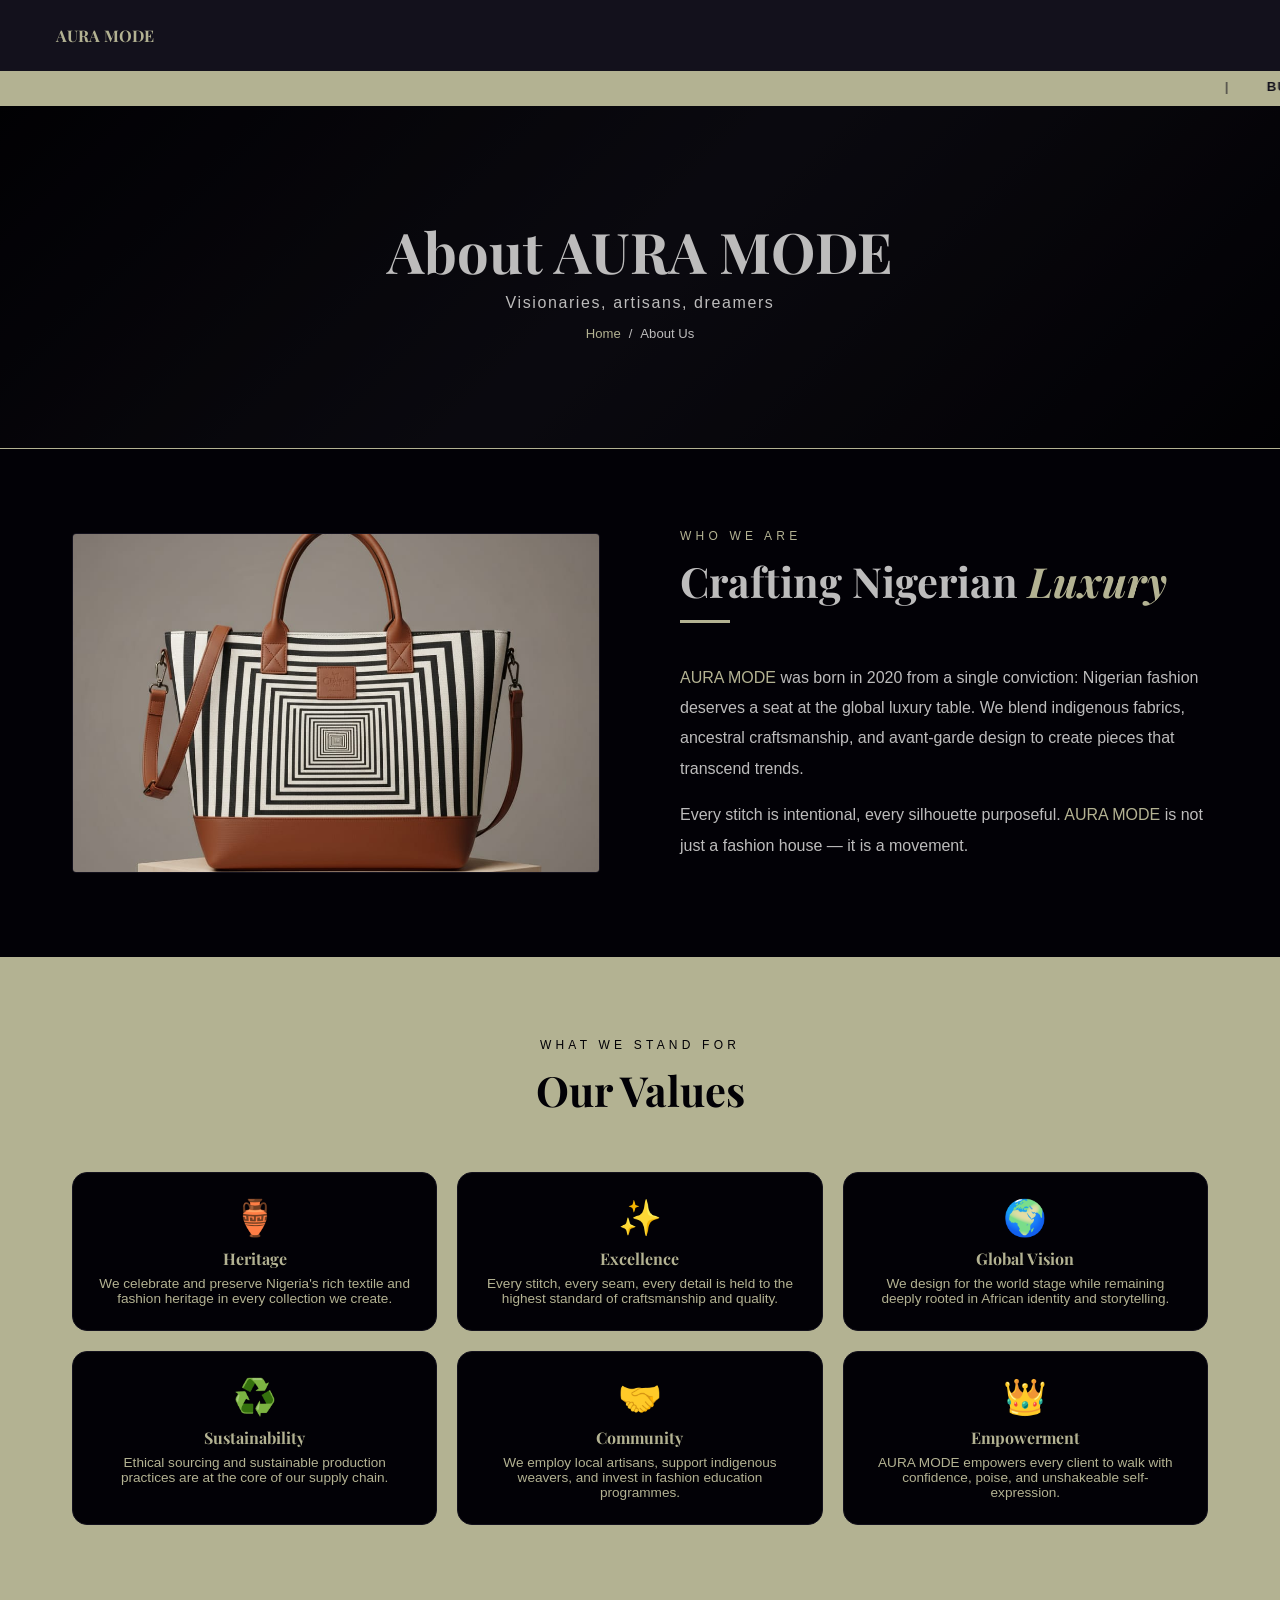
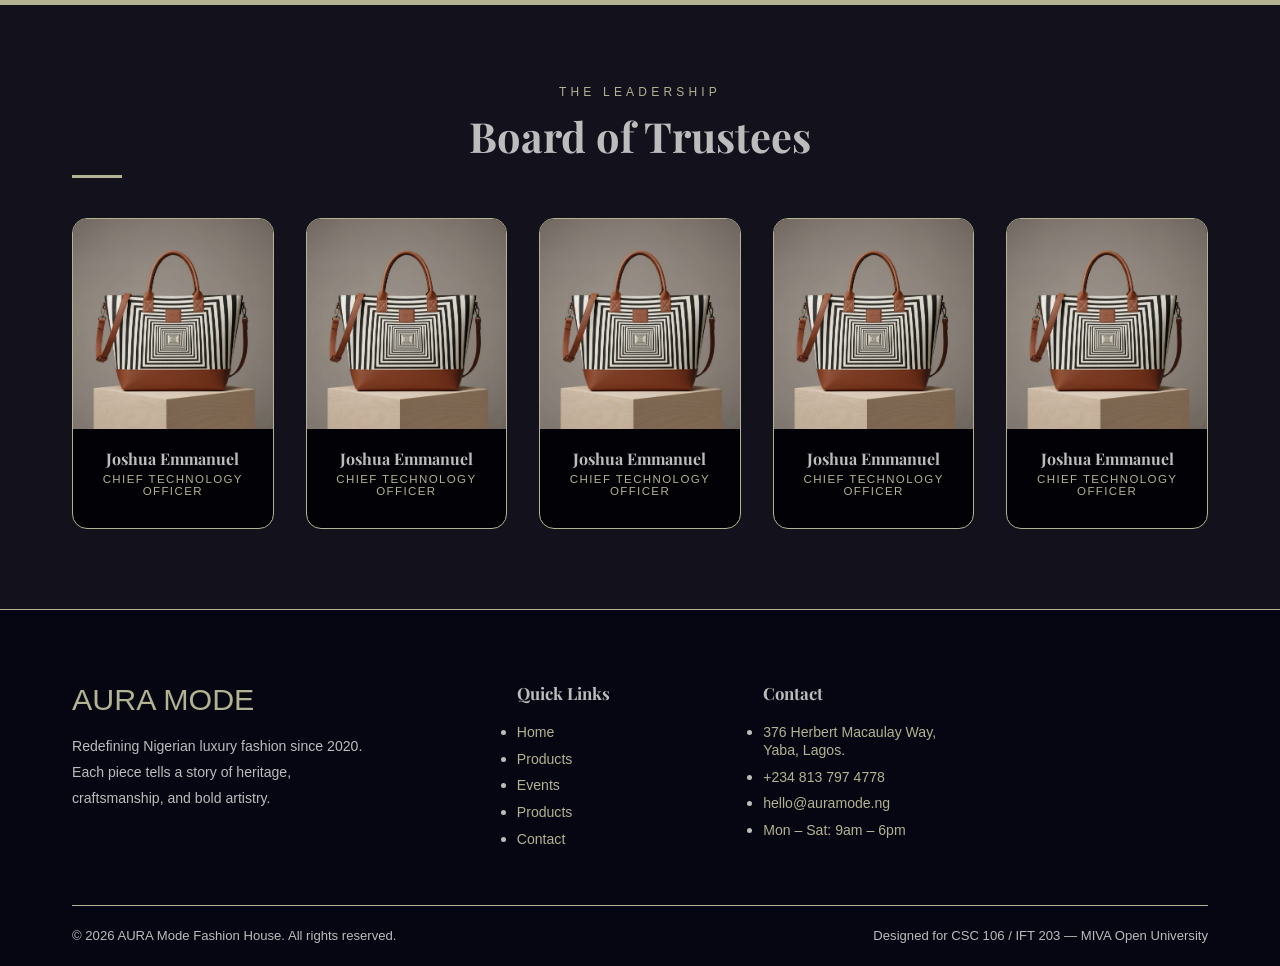
==== commit beba3bf9: "added README.md file" ====
--- a/about.html
+++ b/about.html
@@ -128,7 +128,7 @@
                     <h4>Contact</h4>
                     <ul>
                         <li><a href="#">376 Herbert Macaulay Way, Yaba, Lagos.</a></li>
-                        <li><a href="tel:+2348137974778">+234 813 797 4778</a></li>
+                        <li><a href="tel:+234800000000">+234 813 797 4778</a></li>
                         <li><a href="mailto:hello@elara.ng">hello@auramode.ng</a></li>
                         <li><a href="#">Mon – Sat: 9am – 6pm</a></li>
                     </ul>
--- a/css/style.css
+++ b/css/style.css
@@ -621,6 +621,13 @@
     gap: 4.5rem;
 }
 
+.contact-grid .reveal:last-child {
+    background-color: var(--primary-dark);
+    border: 1px solid var(--primary);
+    padding: 1.5rem;
+    border-radius: 15px;
+}
+
 .contact-grid .reveal h3 {
     font-family: var(--serif);
     font-size: 1.5rem;
@@ -805,6 +812,108 @@
 .success-msg.show {
     display: block;
 }
+
+/*modal*/
+.modal-overlay {
+    position: fixed;
+    inset: 0;
+    background: rgba(0,0,0,.82);
+    z-index: 10000;
+    display: flex;
+    align-items: center;
+    justify-content: center;
+    padding: 1rem;
+    opacity: 0;
+    visibility: hidden;
+    transition: all ease-in-out 0.2s;
+}
+
+.modal-overlay.open {
+    opacity: 1;
+    visibility: visible;
+}
+
+.modal {
+    background: var(--primary);
+    border: 1px solid var(--secondary);
+    border-radius: 8px;
+    max-width: 680px;
+    width: 100%;
+    max-height: 88vh;
+    overflow-y: auto;
+    position: relative;
+    transform: scale(.92);
+    transition: all ease-in-out 0.2s;
+}
+.modal-overlay.open .modal {
+    transform: scale(1);
+}
+
+.modal-img {
+    width: 100%;
+    height: 280px;
+    display: flex;
+    align-items: center;
+    justify-content: center;
+    font-size: 6rem;
+}
+
+.modal-body {
+    padding: 2rem;
+}
+
+.modal-cat {
+    font-size: .75rem;
+    letter-spacing: .18em;
+    text-transform: uppercase;
+    color: var(--secondary);
+    margin-bottom: .4rem;
+}
+
+.modal-name {
+    font-family: var(--serif);
+    font-size: 1.8rem;
+    color: var(--light);
+    margin-bottom: .5rem;
+}
+
+.modal-price {
+    font-size: 1.4rem;
+    font-weight: 700;
+    color: var(--secondary);
+    margin-bottom: 1rem;
+}
+
+.modal-desc {
+    color: var(--light);
+    line-height: 1.8;
+    margin-bottom: 1.5rem;
+}
+
+
+.modal-close {
+    position: absolute;
+    top: 1rem;
+    right: 1rem;
+    background: none;
+    border: 1px solid var(--danger);
+    color: var(--danger);
+    width: 34px;
+    height: 34px;
+    border-radius: 50%;
+    font-size: 1rem;
+    cursor: pointer;
+    display: flex;
+    align-items: center;
+    justify-content: center;
+    transition: all ease-in-out 0.2s;
+}
+
+.modal-close:hover {
+    border-color: var(--secondary);
+    color: var(--secondary);
+}
+
 
 
 @media (max-width: 1024px) {
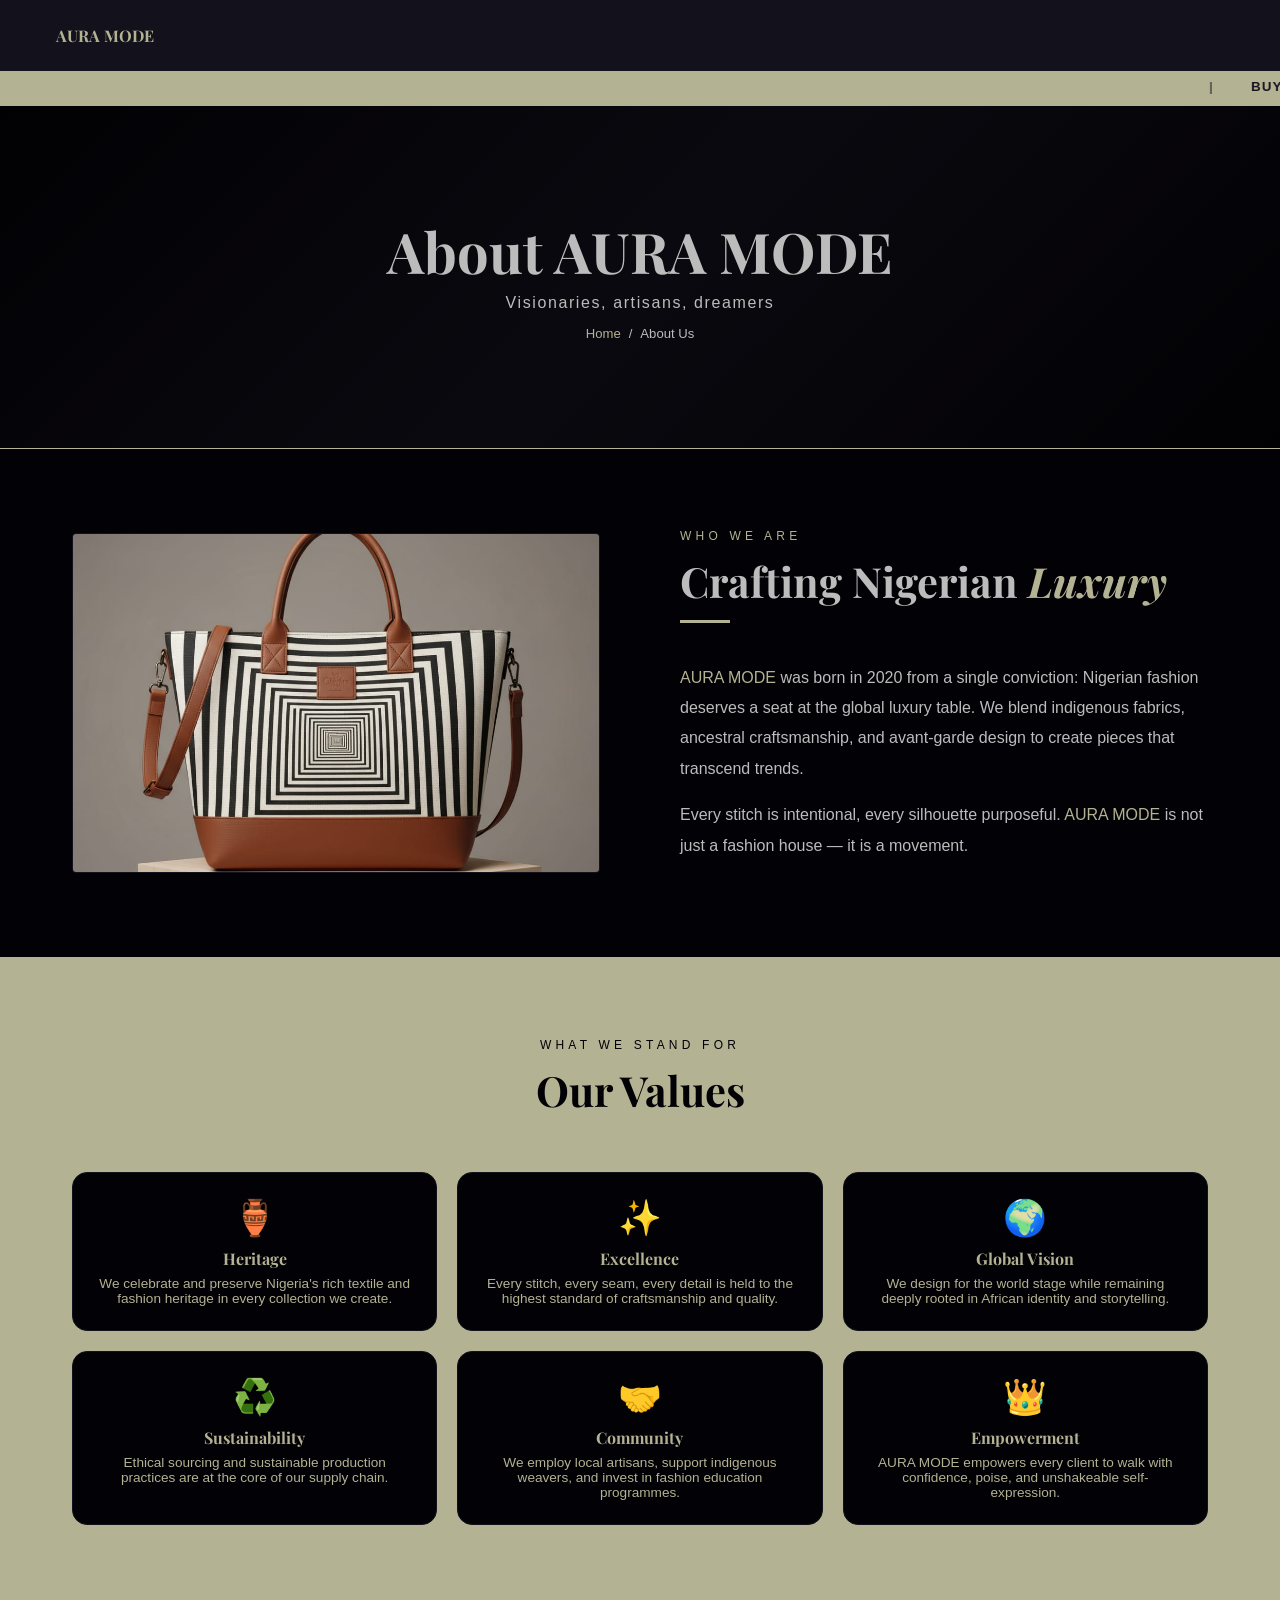
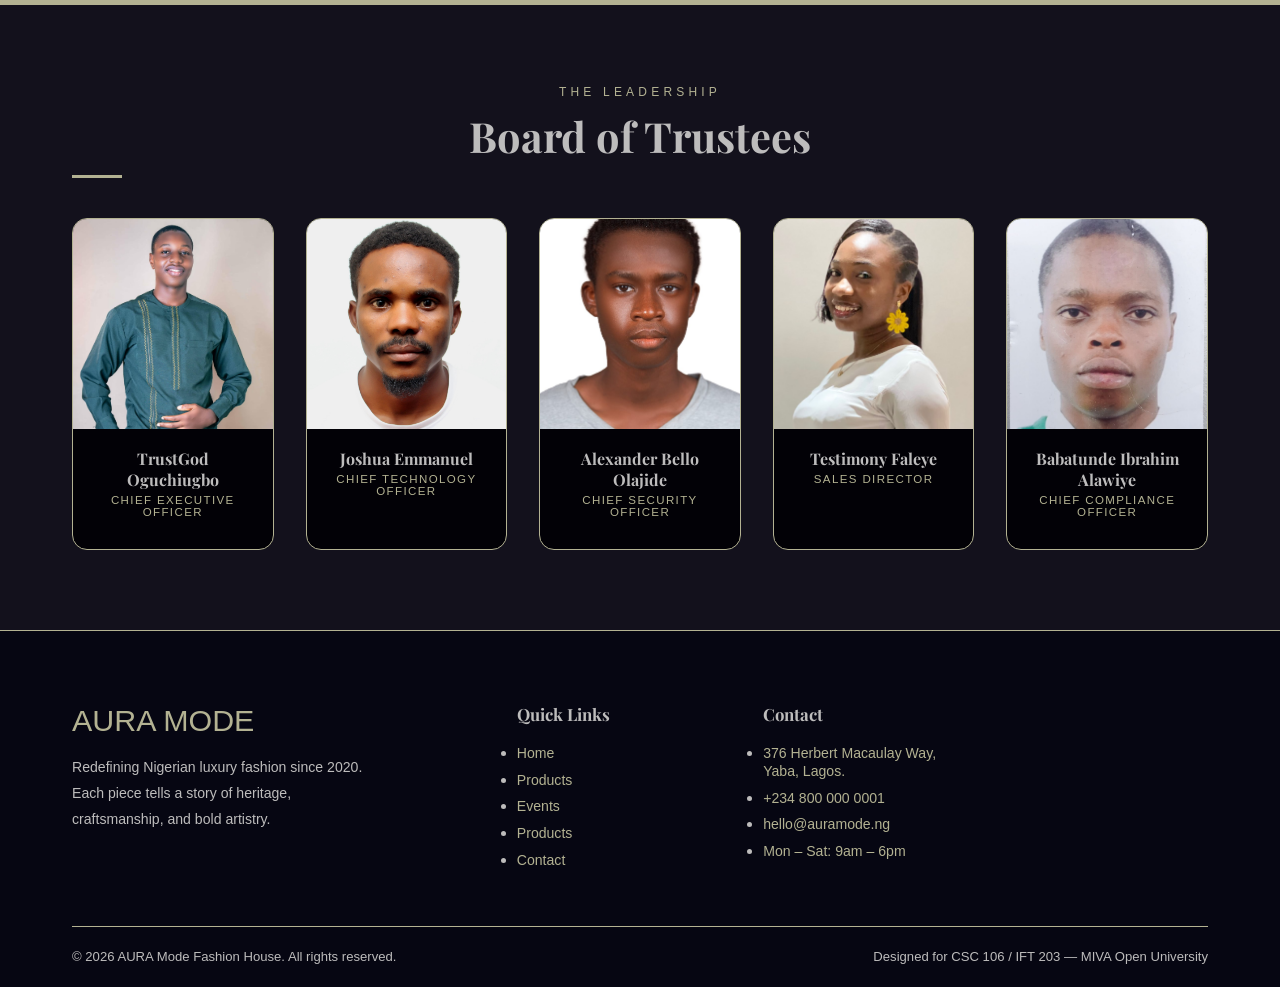
==== commit ebe3726d: "updated trustees and contact info" ====
--- a/about.html
+++ b/about.html
@@ -128,7 +128,7 @@
                     <h4>Contact</h4>
                     <ul>
                         <li><a href="#">376 Herbert Macaulay Way, Yaba, Lagos.</a></li>
-                        <li><a href="tel:+234800000000">+234 813 797 4778</a></li>
+                        <li><a href="tel:+234800000001">+234 800 000 0001</a></li>
                         <li><a href="mailto:hello@elara.ng">hello@auramode.ng</a></li>
                         <li><a href="#">Mon – Sat: 9am – 6pm</a></li>
                     </ul>
